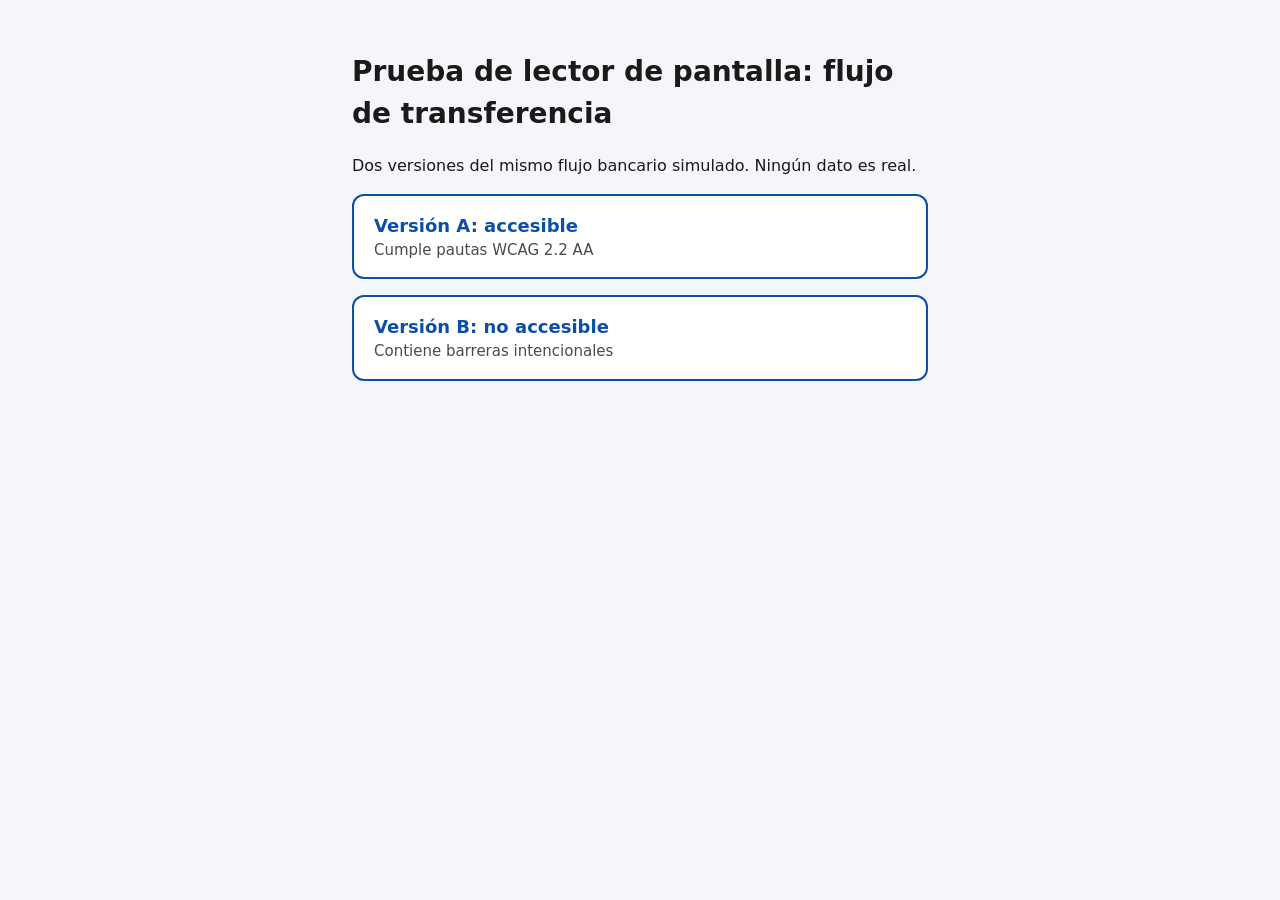
==== index.html @ d713c607 "Add files via upload" ====
<!DOCTYPE html>
<html lang="es">
<head>
  <meta charset="UTF-8">
  <meta name="viewport" content="width=device-width, initial-scale=1">
  <title>Prueba de accesibilidad – Flujo de transferencia</title>
  <style>
    body { margin: 0; font-family: system-ui, -apple-system, "Segoe UI", Roboto, sans-serif; line-height: 1.5; color: #1a1a1a; background: #f4f6fa; }
    main { max-width: 36rem; margin: 0 auto; padding: 2rem 1rem; }
    h1 { font-size: 1.75rem; }
    ul { list-style: none; padding: 0; }
    li { margin-bottom: 1rem; }
    a { display: block; background: #fff; border: 2px solid #0b4fa8; border-radius: 12px; padding: 1rem 1.25rem; color: #0b4fa8; font-weight: 700; text-decoration: none; font-size: 1.125rem; }
    a:hover { background: #e8f0fc; }
    a:focus-visible { outline: 3px solid #ffbf47; outline-offset: 2px; }
    a span { display: block; font-weight: 400; color: #4a4a4a; font-size: .9375rem; }
  </style>
</head>
<body>
  <main>
    <h1>Prueba de lector de pantalla: flujo de transferencia</h1>
    <p>Dos versiones del mismo flujo bancario simulado. Ningún dato es real.</p>
    <ul>
      <li><a href="/accesible/">Versión A: accesible <span>Cumple pautas WCAG 2.2 AA</span></a></li>
      <li><a href="/no-accesible/">Versión B: no accesible <span>Contiene barreras intencionales</span></a></li>
    </ul>
  </main>
</body>
</html>
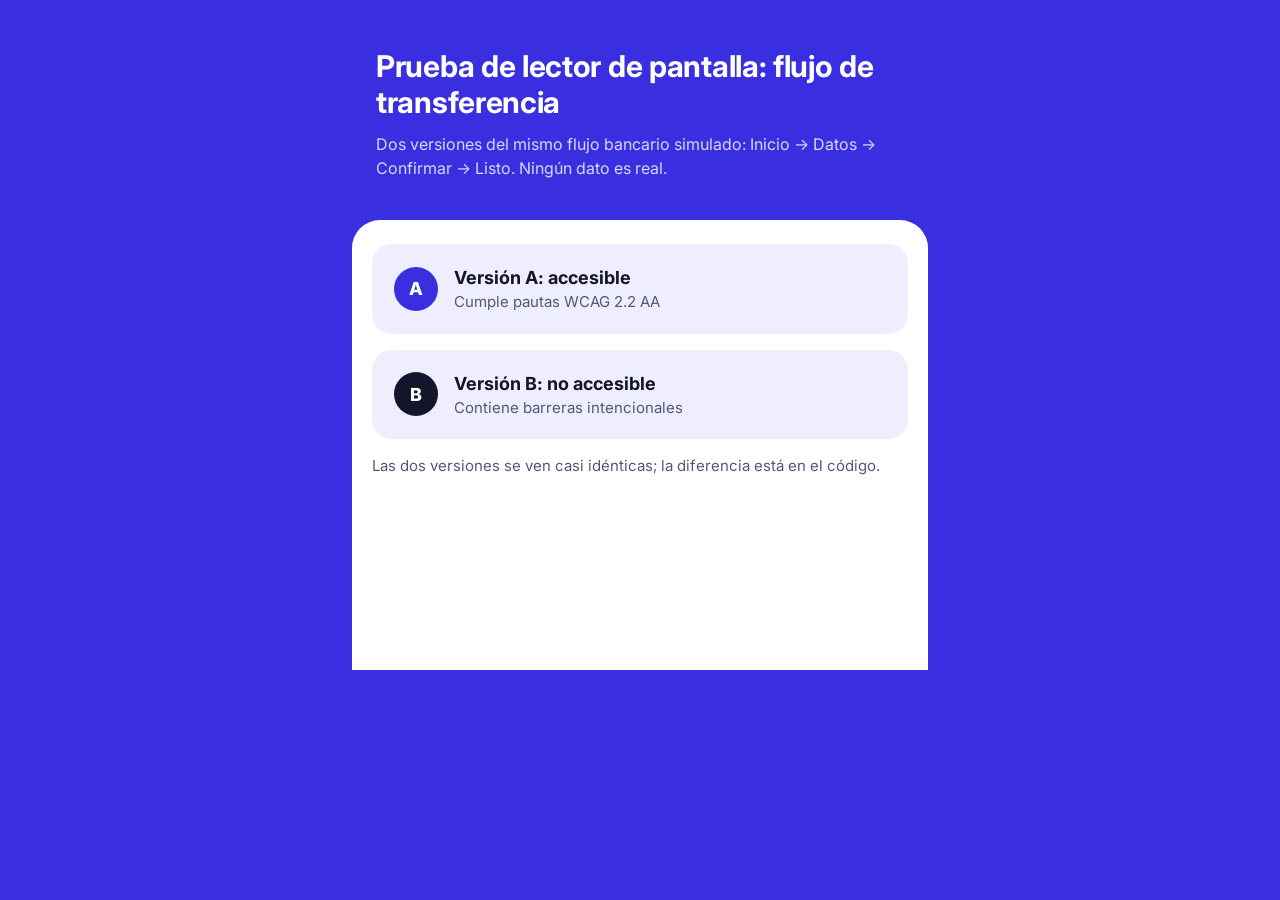
==== commit 7d397f09: "Rediseña app bancaria: pantalla de inicio, paleta azul eléctrico y marco de teléfono Ambas versiones" ====
--- a/index.html
+++ b/index.html
@@ -4,26 +4,42 @@
   <meta charset="UTF-8">
   <meta name="viewport" content="width=device-width, initial-scale=1">
   <title>Prueba de accesibilidad – Flujo de transferencia</title>
+  <link rel="preconnect" href="https://fonts.googleapis.com">
+  <link rel="preconnect" href="https://fonts.gstatic.com" crossorigin>
+  <link href="https://fonts.googleapis.com/css2?family=Inter:wght@400;500;600;700;800&display=swap" rel="stylesheet">
   <style>
-    body { margin: 0; font-family: system-ui, -apple-system, "Segoe UI", Roboto, sans-serif; line-height: 1.5; color: #1a1a1a; background: #f4f6fa; }
-    main { max-width: 36rem; margin: 0 auto; padding: 2rem 1rem; }
-    h1 { font-size: 1.75rem; }
-    ul { list-style: none; padding: 0; }
+    :root { --brand: #3a2fe0; --brand-d: #2a20b8; --brand-tint: #eeeeff; --ink: #14142b; --muted: #55577a; --on-brand-soft: #d8d6ff; --focus: #ffc83d; }
+    * { box-sizing: border-box; }
+    body { margin: 0; font-family: Inter, system-ui, -apple-system, "Segoe UI", Roboto, sans-serif; line-height: 1.5; color: var(--ink); background: var(--brand); min-height: 100vh; }
+    main { max-width: 36rem; margin: 0 auto; padding: 0 0 2rem; }
+    .hero { color: #fff; padding: 3rem 1.5rem 4.5rem; }
+    .hero p { color: var(--on-brand-soft); margin: .75rem 0 0; }
+    h1 { font-size: 1.875rem; line-height: 1.2; margin: 0; letter-spacing: -.01em; }
+    .sheet { background: #fff; border-radius: 28px 28px 0 0; margin-top: -2rem; padding: 1.5rem 1.25rem 2rem; min-height: 50vh; }
+    ul { list-style: none; padding: 0; margin: 0; }
     li { margin-bottom: 1rem; }
-    a { display: block; background: #fff; border: 2px solid #0b4fa8; border-radius: 12px; padding: 1rem 1.25rem; color: #0b4fa8; font-weight: 700; text-decoration: none; font-size: 1.125rem; }
-    a:hover { background: #e8f0fc; }
-    a:focus-visible { outline: 3px solid #ffbf47; outline-offset: 2px; }
-    a span { display: block; font-weight: 400; color: #4a4a4a; font-size: .9375rem; }
+    a { display: flex; align-items: center; gap: 1rem; background: var(--brand-tint); border: 2px solid transparent; border-radius: 20px; padding: 1.125rem 1.25rem; color: var(--ink); font-weight: 700; text-decoration: none; font-size: 1.125rem; min-height: 72px; }
+    a:hover { border-color: var(--brand); }
+    a:focus-visible { outline: 3px solid var(--focus); outline-offset: 2px; box-shadow: 0 0 0 5px var(--ink); }
+    a span.t { display: block; font-weight: 400; color: var(--muted); font-size: .9375rem; }
+    .ic { flex: none; width: 44px; height: 44px; border-radius: 50%; display: grid; place-items: center; font-weight: 800; color: #fff; background: var(--brand); }
+    .ic.no { background: var(--ink); }
+    .nota { color: var(--muted); font-size: .9375rem; }
   </style>
 </head>
 <body>
   <main>
-    <h1>Prueba de lector de pantalla: flujo de transferencia</h1>
-    <p>Dos versiones del mismo flujo bancario simulado. Ningún dato es real.</p>
-    <ul>
-      <li><a href="/accesible/">Versión A: accesible <span>Cumple pautas WCAG 2.2 AA</span></a></li>
-      <li><a href="/no-accesible/">Versión B: no accesible <span>Contiene barreras intencionales</span></a></li>
-    </ul>
+    <div class="hero">
+      <h1>Prueba de lector de pantalla: flujo de transferencia</h1>
+      <p>Dos versiones del mismo flujo bancario simulado: Inicio → Datos → Confirmar → Listo. Ningún dato es real.</p>
+    </div>
+    <div class="sheet">
+      <ul>
+        <li><a href="/accesible/"><span class="ic" aria-hidden="true">A</span><span>Versión A: accesible <span class="t">Cumple pautas WCAG 2.2 AA</span></span></a></li>
+        <li><a href="/no-accesible/"><span class="ic no" aria-hidden="true">B</span><span>Versión B: no accesible <span class="t">Contiene barreras intencionales</span></span></a></li>
+      </ul>
+      <p class="nota">Las dos versiones se ven casi idénticas; la diferencia está en el código.</p>
+    </div>
   </main>
 </body>
 </html>
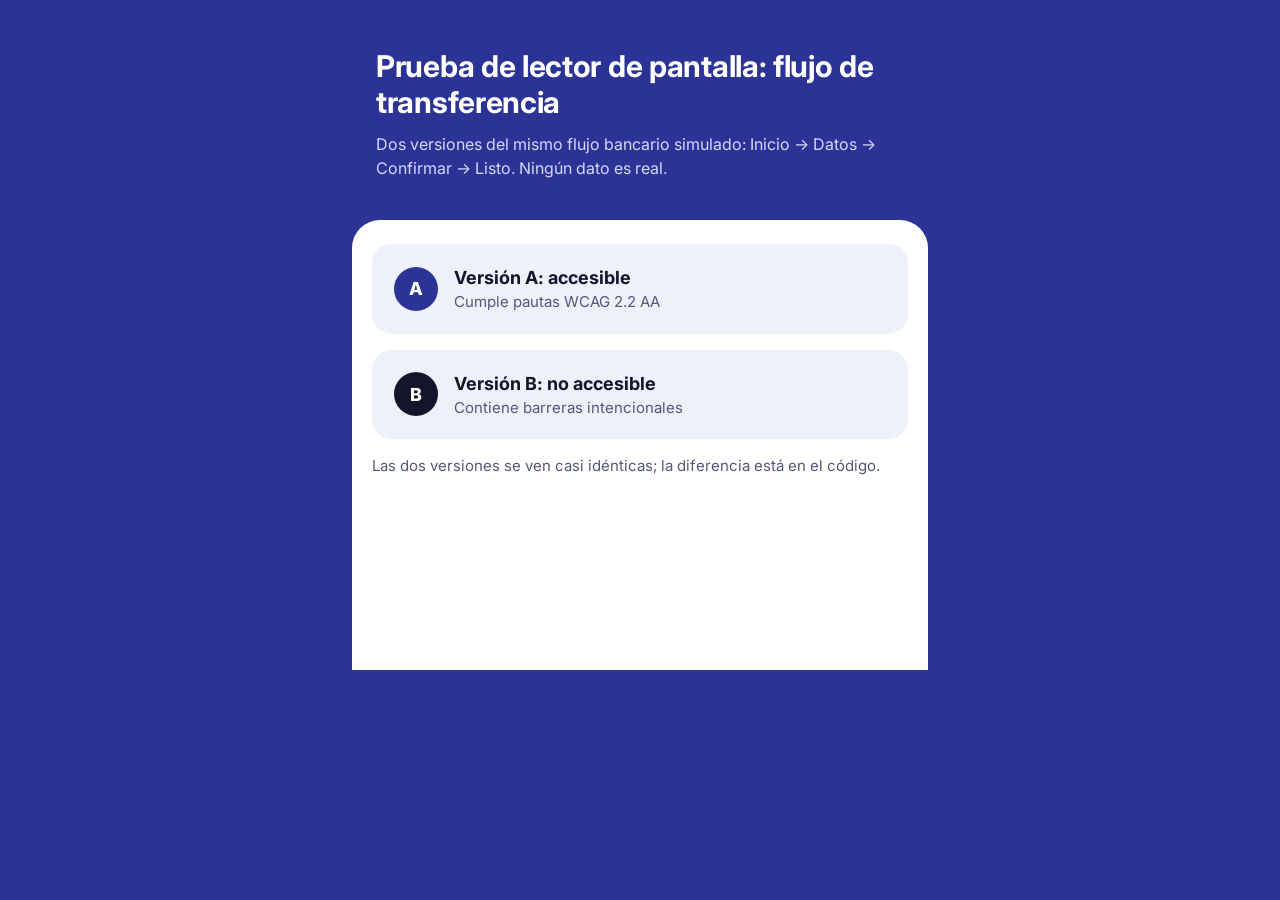
==== commit 0c61aecd: "Reorganiza CSS/JS en carpetas y mejora lectura con lector de pantalla - Separa estilos (css/) y lógi" ====
--- a/index.html
+++ b/index.html
@@ -7,25 +7,7 @@
   <link rel="preconnect" href="https://fonts.googleapis.com">
   <link rel="preconnect" href="https://fonts.gstatic.com" crossorigin>
   <link href="https://fonts.googleapis.com/css2?family=Inter:wght@400;500;600;700;800&display=swap" rel="stylesheet">
-  <style>
-    :root { --brand: #3a2fe0; --brand-d: #2a20b8; --brand-tint: #eeeeff; --ink: #14142b; --muted: #55577a; --on-brand-soft: #d8d6ff; --focus: #ffc83d; }
-    * { box-sizing: border-box; }
-    body { margin: 0; font-family: Inter, system-ui, -apple-system, "Segoe UI", Roboto, sans-serif; line-height: 1.5; color: var(--ink); background: var(--brand); min-height: 100vh; }
-    main { max-width: 36rem; margin: 0 auto; padding: 0 0 2rem; }
-    .hero { color: #fff; padding: 3rem 1.5rem 4.5rem; }
-    .hero p { color: var(--on-brand-soft); margin: .75rem 0 0; }
-    h1 { font-size: 1.875rem; line-height: 1.2; margin: 0; letter-spacing: -.01em; }
-    .sheet { background: #fff; border-radius: 28px 28px 0 0; margin-top: -2rem; padding: 1.5rem 1.25rem 2rem; min-height: 50vh; }
-    ul { list-style: none; padding: 0; margin: 0; }
-    li { margin-bottom: 1rem; }
-    a { display: flex; align-items: center; gap: 1rem; background: var(--brand-tint); border: 2px solid transparent; border-radius: 20px; padding: 1.125rem 1.25rem; color: var(--ink); font-weight: 700; text-decoration: none; font-size: 1.125rem; min-height: 72px; }
-    a:hover { border-color: var(--brand); }
-    a:focus-visible { outline: 3px solid var(--focus); outline-offset: 2px; box-shadow: 0 0 0 5px var(--ink); }
-    a span.t { display: block; font-weight: 400; color: var(--muted); font-size: .9375rem; }
-    .ic { flex: none; width: 44px; height: 44px; border-radius: 50%; display: grid; place-items: center; font-weight: 800; color: #fff; background: var(--brand); }
-    .ic.no { background: var(--ink); }
-    .nota { color: var(--muted); font-size: .9375rem; }
-  </style>
+  <link rel="stylesheet" href="css/portada.css">
 </head>
 <body>
   <main>
--- a/css/portada.css
+++ b/css/portada.css
@@ -0,0 +1,18 @@
+/* portada.css — estilos de la página de inicio (index.html) */
+:root { --brand: #2c3396; --brand-d: #1e2370; --brand-tint: #eef0fa; --ink: #14142b; --muted: #55577a; --on-brand-soft: #d6d9f5; --focus: #ffc83d; }
+* { box-sizing: border-box; }
+body { margin: 0; font-family: Inter, system-ui, -apple-system, "Segoe UI", Roboto, sans-serif; line-height: 1.5; color: var(--ink); background: var(--brand); min-height: 100vh; }
+main { max-width: 36rem; margin: 0 auto; padding: 0 0 2rem; }
+.hero { color: #fff; padding: 3rem 1.5rem 4.5rem; }
+.hero p { color: var(--on-brand-soft); margin: .75rem 0 0; }
+h1 { font-size: 1.875rem; line-height: 1.2; margin: 0; letter-spacing: -.01em; }
+.sheet { background: #fff; border-radius: 28px 28px 0 0; margin-top: -2rem; padding: 1.5rem 1.25rem 2rem; min-height: 50vh; }
+ul { list-style: none; padding: 0; margin: 0; }
+li { margin-bottom: 1rem; }
+a { display: flex; align-items: center; gap: 1rem; background: var(--brand-tint); border: 2px solid transparent; border-radius: 20px; padding: 1.125rem 1.25rem; color: var(--ink); font-weight: 700; text-decoration: none; font-size: 1.125rem; min-height: 72px; }
+a:hover { border-color: var(--brand); }
+a:focus-visible { outline: 3px solid var(--focus); outline-offset: 2px; box-shadow: 0 0 0 5px var(--ink); }
+a span.t { display: block; font-weight: 400; color: var(--muted); font-size: .9375rem; }
+.ic { flex: none; width: 44px; height: 44px; border-radius: 50%; display: grid; place-items: center; font-weight: 800; color: #fff; background: var(--brand); }
+.ic.no { background: var(--ink); }
+.nota { color: var(--muted); font-size: .9375rem; }
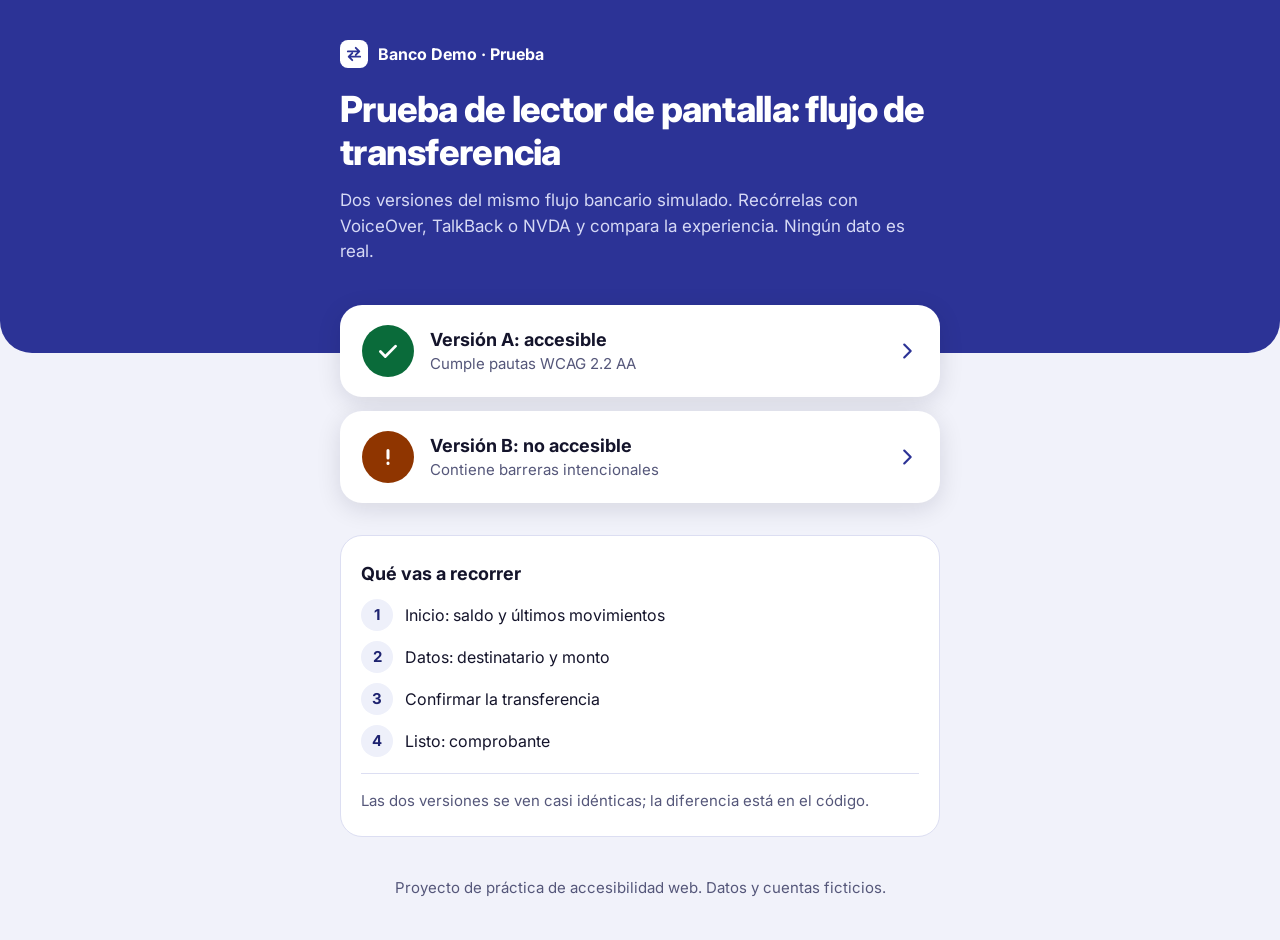
==== commit 6829a88d: "Foco al cerrar el teclado (inputmode none), filas de Confirmar y Comprobante agrupadas, portada reno" ====
--- a/index.html
+++ b/index.html
@@ -1,27 +1,74 @@
 <!DOCTYPE html>
+<!-- Portada. Estilos: css/portada.css -->
 <html lang="es">
 <head>
   <meta charset="UTF-8">
   <meta name="viewport" content="width=device-width, initial-scale=1">
-  <title>Prueba de accesibilidad – Flujo de transferencia</title>
+  <title>Prueba de lector de pantalla – Flujo de transferencia</title>
+
   <link rel="preconnect" href="https://fonts.googleapis.com">
   <link rel="preconnect" href="https://fonts.gstatic.com" crossorigin>
   <link href="https://fonts.googleapis.com/css2?family=Inter:wght@400;500;600;700;800&display=swap" rel="stylesheet">
   <link rel="stylesheet" href="css/portada.css">
 </head>
 <body>
-  <main>
-    <div class="hero">
+  <a class="skip" href="#contenido">Saltar al contenido principal</a>
+
+  <header class="hero">
+    <div class="envoltura">
+      <p class="sello">
+        <svg width="28" height="28" viewBox="0 0 32 32" aria-hidden="true" focusable="false"><rect width="32" height="32" rx="9" fill="#fff"/><path d="M9 13h13m0 0-4-4m4 4-4 4M23 19H10m0 0 4-4m-4 4 4 4" stroke="#2c3396" stroke-width="2.2" fill="none" stroke-linecap="round" stroke-linejoin="round"/></svg>
+        Banco Demo · Prueba
+      </p>
       <h1>Prueba de lector de pantalla: flujo de transferencia</h1>
-      <p>Dos versiones del mismo flujo bancario simulado: Inicio → Datos → Confirmar → Listo. Ningún dato es real.</p>
+      <p class="intro">Dos versiones del mismo flujo bancario simulado. Recórrelas con VoiceOver, TalkBack o NVDA y compara la experiencia. Ningún dato es real.</p>
     </div>
-    <div class="sheet">
-      <ul>
-        <li><a href="/accesible/"><span class="ic" aria-hidden="true">A</span><span>Versión A: accesible <span class="t">Cumple pautas WCAG 2.2 AA</span></span></a></li>
-        <li><a href="/no-accesible/"><span class="ic no" aria-hidden="true">B</span><span>Versión B: no accesible <span class="t">Contiene barreras intencionales</span></span></a></li>
-      </ul>
+  </header>
+
+  <main id="contenido" class="envoltura">
+    <h2 class="sr-only">Elige una versión</h2>
+
+    <ul class="versiones">
+      <li>
+        <a class="version" href="accesible/">
+          <span class="v-icono v-ok" aria-hidden="true">
+            <svg width="26" height="26" viewBox="0 0 24 24" focusable="false"><path d="M5 12.5l4.5 4.5L19 7.5" stroke="currentColor" stroke-width="2.6" fill="none" stroke-linecap="round" stroke-linejoin="round"/></svg>
+          </span>
+          <span class="v-texto">
+            <span class="v-titulo">Versión A: accesible</span>
+            <span class="v-desc">Cumple pautas WCAG 2.2 AA</span>
+          </span>
+          <svg class="v-flecha" width="22" height="22" viewBox="0 0 24 24" aria-hidden="true" focusable="false"><path d="M9 5l7 7-7 7" stroke="currentColor" stroke-width="2.4" fill="none" stroke-linecap="round" stroke-linejoin="round"/></svg>
+        </a>
+      </li>
+      <li>
+        <a class="version" href="no-accesible/">
+          <span class="v-icono v-no" aria-hidden="true">
+            <svg width="26" height="26" viewBox="0 0 24 24" focusable="false"><path d="M12 6v7M12 17.5v.5" stroke="currentColor" stroke-width="2.8" fill="none" stroke-linecap="round"/></svg>
+          </span>
+          <span class="v-texto">
+            <span class="v-titulo">Versión B: no accesible</span>
+            <span class="v-desc">Contiene barreras intencionales</span>
+          </span>
+          <svg class="v-flecha" width="22" height="22" viewBox="0 0 24 24" aria-hidden="true" focusable="false"><path d="M9 5l7 7-7 7" stroke="currentColor" stroke-width="2.4" fill="none" stroke-linecap="round" stroke-linejoin="round"/></svg>
+        </a>
+      </li>
+    </ul>
+
+    <section class="recorrido" aria-labelledby="t-recorrido">
+      <h2 id="t-recorrido">Qué vas a recorrer</h2>
+      <ol class="etapas">
+        <li><span class="n" aria-hidden="true">1</span> Inicio: saldo y últimos movimientos</li>
+        <li><span class="n" aria-hidden="true">2</span> Datos: destinatario y monto</li>
+        <li><span class="n" aria-hidden="true">3</span> Confirmar la transferencia</li>
+        <li><span class="n" aria-hidden="true">4</span> Listo: comprobante</li>
+      </ol>
       <p class="nota">Las dos versiones se ven casi idénticas; la diferencia está en el código.</p>
-    </div>
+    </section>
   </main>
+
+  <footer class="pie envoltura">
+    <p>Proyecto de práctica de accesibilidad web. Datos y cuentas ficticios.</p>
+  </footer>
 </body>
 </html>
--- a/css/portada.css
+++ b/css/portada.css
@@ -1,18 +1,79 @@
-/* portada.css — estilos de la página de inicio (index.html) */
-:root { --brand: #2c3396; --brand-d: #1e2370; --brand-tint: #eef0fa; --ink: #14142b; --muted: #55577a; --on-brand-soft: #d6d9f5; --focus: #ffc83d; }
+/* ==========================================================================
+   portada.css — estilos de la página de inicio (index.html).
+   Índice: 1. Variables · 2. Base · 3. Cabecera azul · 4. Tarjetas de versión
+           5. Recorrido · 6. Pie · 7. Foco y movimiento
+   ========================================================================== */
+
+/* 1. VARIABLES ------------------------------------------------------------ */
+:root {
+  --brand: #2c3396;
+  --brand-d: #1e2370;
+  --brand-tint: #eef0fa;
+  --on-brand-soft: #d6d9f5;
+  --ink: #14142b;
+  --muted: #55577a;
+  --line: #dcdef2;
+  --ok: #0a6b3a;
+  --warn: #8f3500;
+  --focus: #ffc83d;
+}
+
+/* 2. BASE ----------------------------------------------------------------- */
 * { box-sizing: border-box; }
-body { margin: 0; font-family: Inter, system-ui, -apple-system, "Segoe UI", Roboto, sans-serif; line-height: 1.5; color: var(--ink); background: var(--brand); min-height: 100vh; }
-main { max-width: 36rem; margin: 0 auto; padding: 0 0 2rem; }
-.hero { color: #fff; padding: 3rem 1.5rem 4.5rem; }
-.hero p { color: var(--on-brand-soft); margin: .75rem 0 0; }
-h1 { font-size: 1.875rem; line-height: 1.2; margin: 0; letter-spacing: -.01em; }
-.sheet { background: #fff; border-radius: 28px 28px 0 0; margin-top: -2rem; padding: 1.5rem 1.25rem 2rem; min-height: 50vh; }
-ul { list-style: none; padding: 0; margin: 0; }
-li { margin-bottom: 1rem; }
-a { display: flex; align-items: center; gap: 1rem; background: var(--brand-tint); border: 2px solid transparent; border-radius: 20px; padding: 1.125rem 1.25rem; color: var(--ink); font-weight: 700; text-decoration: none; font-size: 1.125rem; min-height: 72px; }
-a:hover { border-color: var(--brand); }
-a:focus-visible { outline: 3px solid var(--focus); outline-offset: 2px; box-shadow: 0 0 0 5px var(--ink); }
-a span.t { display: block; font-weight: 400; color: var(--muted); font-size: .9375rem; }
-.ic { flex: none; width: 44px; height: 44px; border-radius: 50%; display: grid; place-items: center; font-weight: 800; color: #fff; background: var(--brand); }
-.ic.no { background: var(--ink); }
-.nota { color: var(--muted); font-size: .9375rem; }
+body {
+  margin: 0;
+  font-family: Inter, system-ui, -apple-system, "Segoe UI", Roboto, sans-serif;
+  line-height: 1.5;
+  color: var(--ink);
+  background: #f1f2fa;
+}
+.envoltura { max-width: 40rem; margin: 0 auto; padding-left: 1.25rem; padding-right: 1.25rem; }
+h2 { margin: 0 0 .75rem; font-size: 1.125rem; }
+
+.sr-only { position: absolute; width: 1px; height: 1px; margin: -1px; padding: 0; overflow: hidden; clip: rect(0, 0, 0, 0); white-space: nowrap; border: 0; }
+.skip { position: absolute; left: -9999px; top: 0; z-index: 10; padding: .75rem 1rem; background: #fff; color: var(--brand-d); font-weight: 700; border-radius: 0 0 12px 0; }
+.skip:focus { left: 0; }
+
+/* 3. CABECERA AZUL -------------------------------------------------------- */
+.hero { padding: 2.5rem 0 5.5rem; background: var(--brand); color: #fff; border-radius: 0 0 32px 32px; }
+.sello { display: flex; align-items: center; gap: .625rem; margin: 0 0 1.25rem; font-weight: 700; font-size: 1rem; }
+h1 { margin: 0; font-size: clamp(1.75rem, 5vw, 2.25rem); line-height: 1.2; font-weight: 800; letter-spacing: -.02em; }
+.intro { margin: .875rem 0 0; font-size: 1.0625rem; color: var(--on-brand-soft); }
+
+/* 4. TARJETAS DE VERSIÓN -------------------------------------------------- */
+main { padding-bottom: 1rem; }
+
+.versiones { position: relative; list-style: none; margin: -3rem 0 2rem;   /* sube sobre el borde de la cabecera */ padding: 0; display: grid; gap: .875rem; }
+.version {
+  display: flex; align-items: center; gap: 1rem;
+  min-height: 88px; padding: 1.125rem 1.25rem;
+  background: #fff; color: var(--ink); text-decoration: none;
+  border: 2px solid transparent; border-radius: 22px;
+  box-shadow: 0 6px 24px rgba(20, 20, 43, .12);
+}
+.version:hover { border-color: var(--brand); }
+.v-icono { flex: none; width: 52px; height: 52px; border-radius: 50%; display: grid; place-items: center; color: #fff; }
+.v-ok { background: var(--ok); }
+.v-no { background: var(--warn); }
+.v-texto { flex: 1; display: flex; flex-direction: column; }
+.v-titulo { font-size: 1.125rem; font-weight: 700; }
+.v-desc { font-size: .9375rem; color: var(--muted); }
+.v-flecha { flex: none; color: var(--brand); }
+
+/* 5. RECORRIDO ------------------------------------------------------------ */
+.recorrido { padding: 1.5rem 1.25rem; background: #fff; border-radius: 22px; border: 1px solid var(--line); }
+.etapas { list-style: none; margin: 0 0 1rem; padding: 0; display: grid; gap: .625rem; }
+.etapas li { display: flex; align-items: center; gap: .75rem; }
+.n { flex: none; width: 32px; height: 32px; display: grid; place-items: center; border-radius: 50%; background: var(--brand-tint); color: var(--brand-d); font-weight: 700; font-size: .9375rem; }
+.nota { margin: 0; padding-top: 1rem; border-top: 1px solid var(--line); font-size: .9375rem; color: var(--muted); }
+
+/* 6. PIE ------------------------------------------------------------------ */
+.pie { padding-top: 1.5rem; padding-bottom: 2.5rem; text-align: center; font-size: .9375rem; color: var(--muted); }
+.pie p { margin: 0; }
+
+/* 7. FOCO Y MOVIMIENTO ---------------------------------------------------- */
+:focus-visible { outline: 3px solid var(--focus); outline-offset: 2px; box-shadow: 0 0 0 5px var(--ink); }
+@media (prefers-reduced-motion: no-preference) {
+  .version { transition: transform .15s, border-color .15s; }
+  .version:hover { transform: translateY(-2px); }
+}
